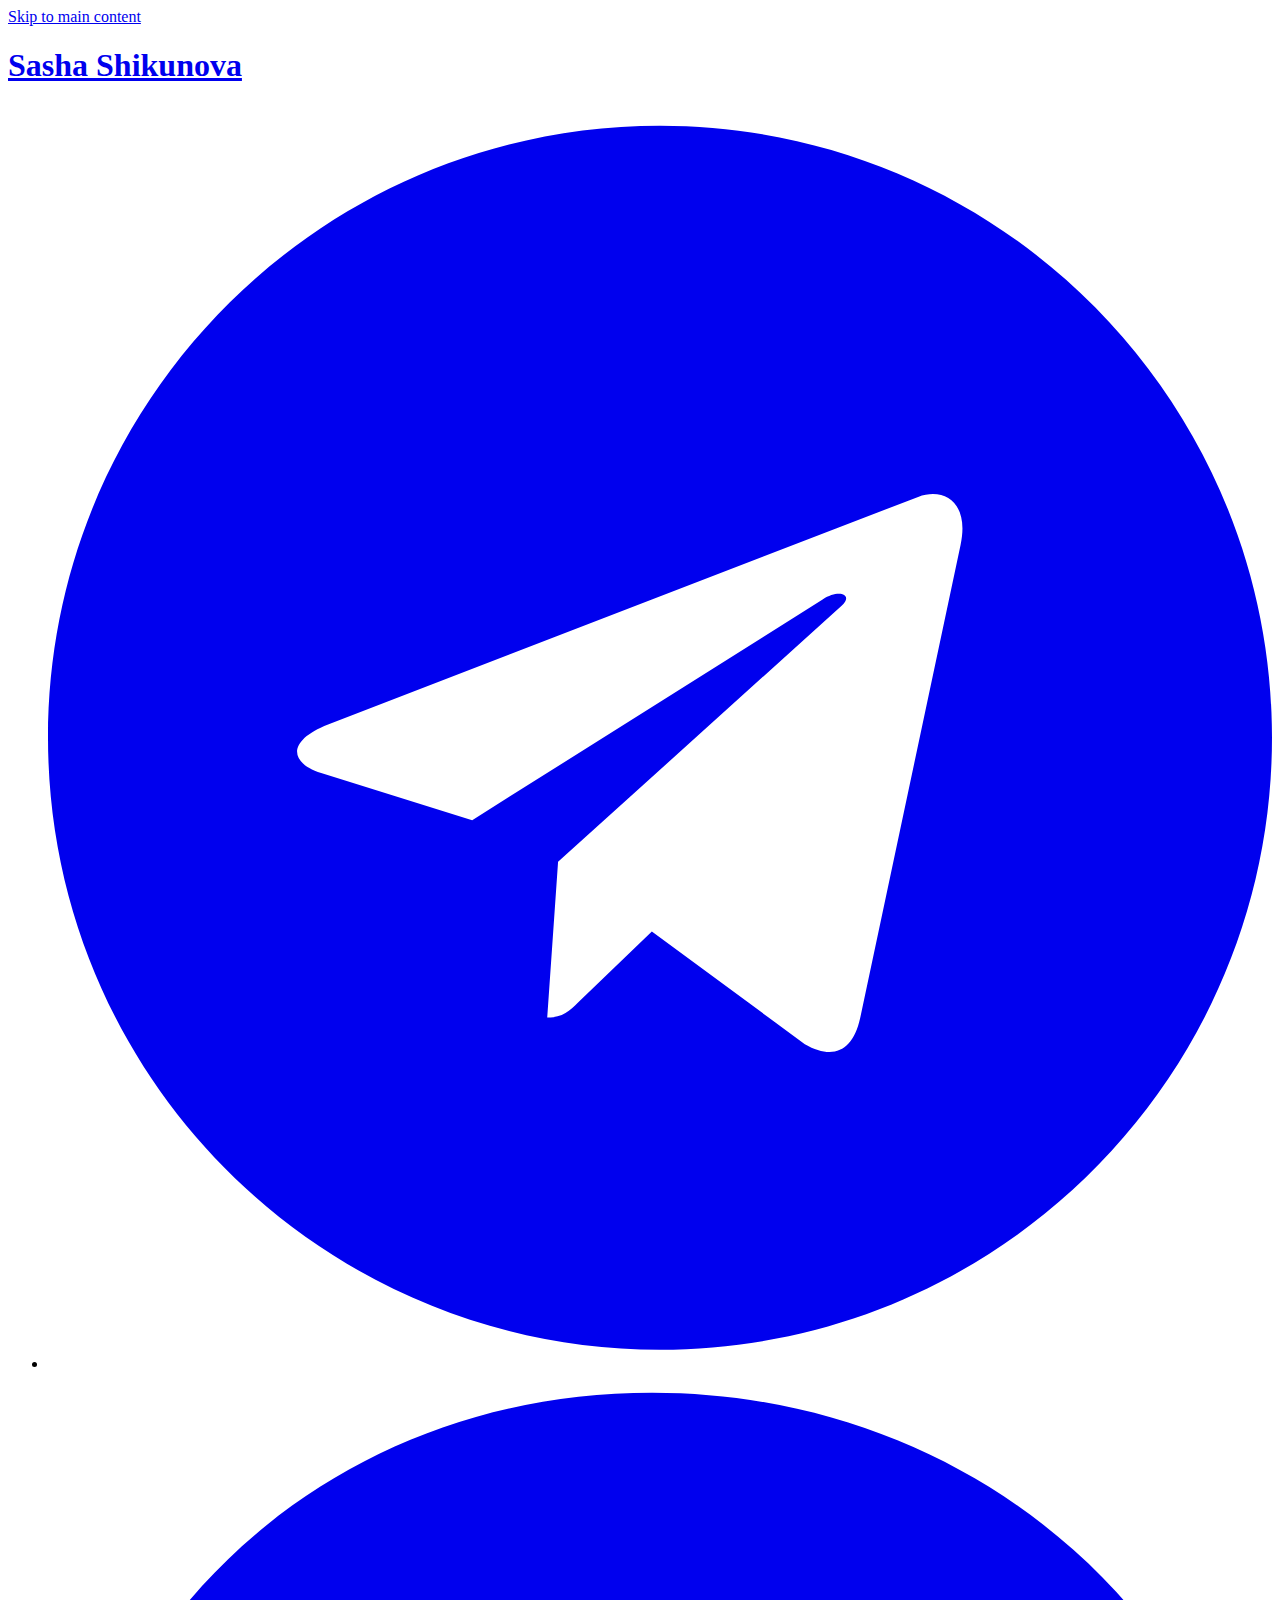
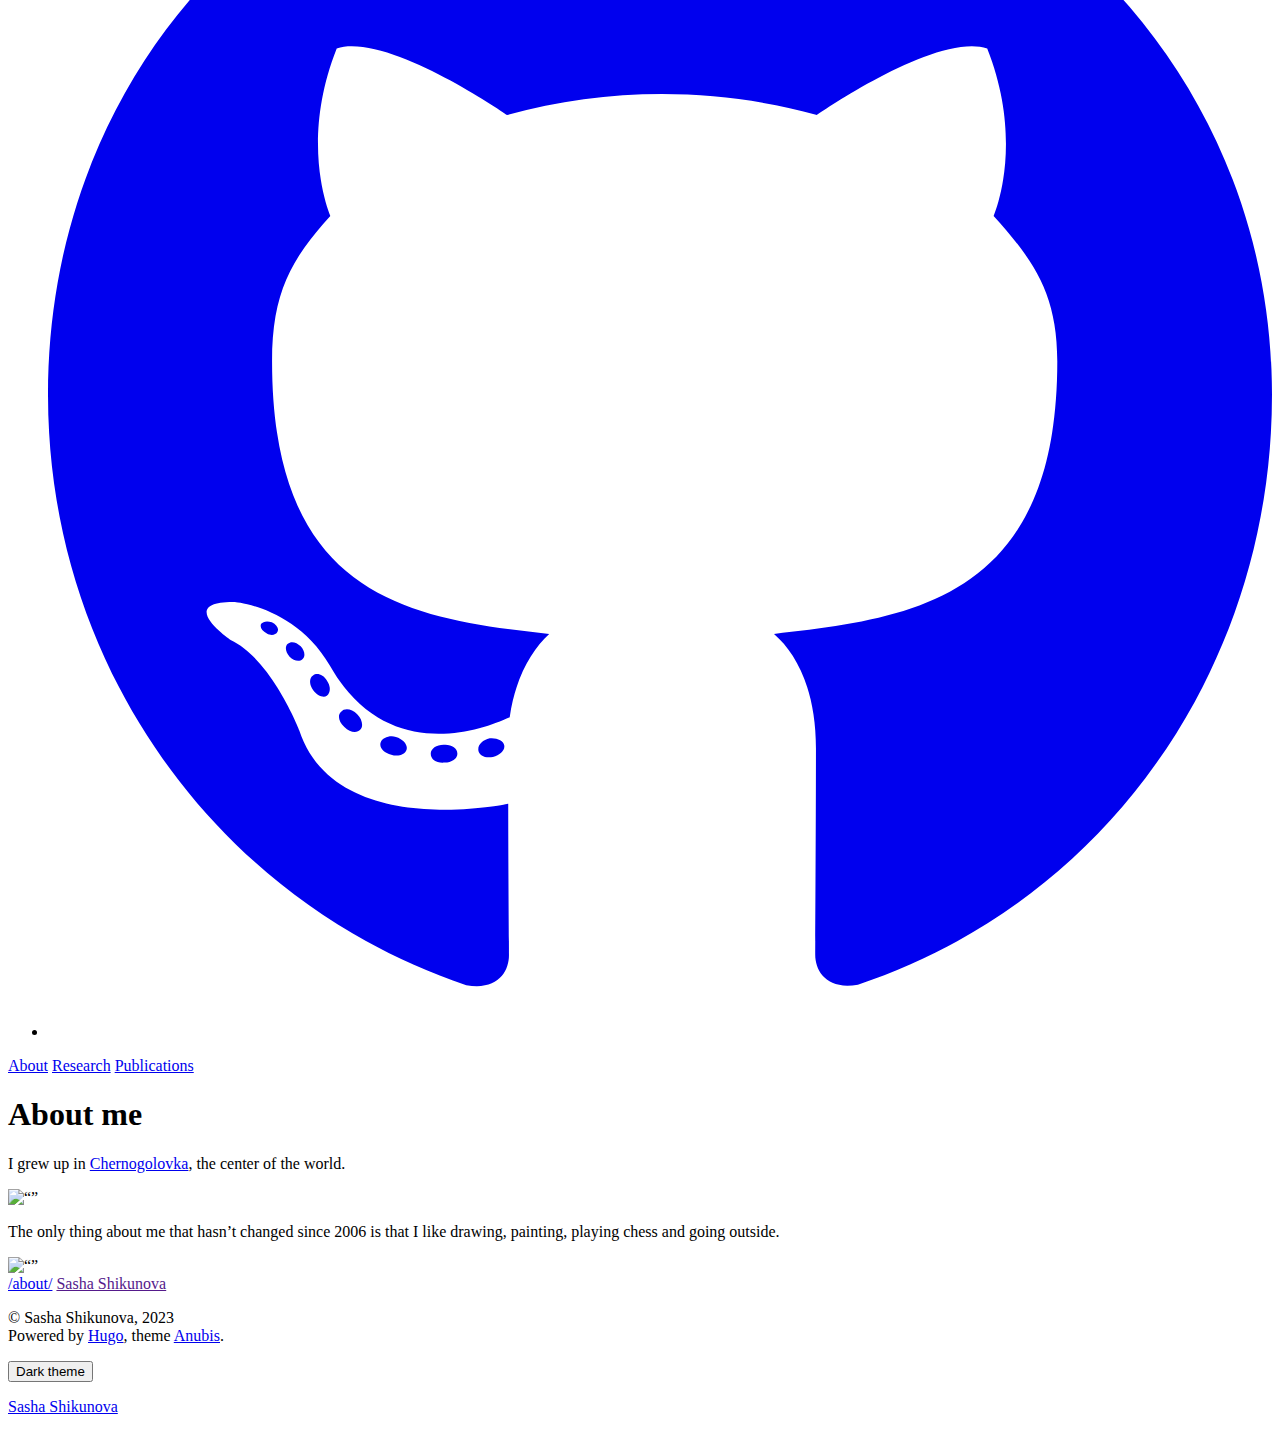
==== public/about/index.html @ 6dabdb9e "start" ====
<!DOCTYPE html>


<html lang="en-us" data-theme="">
<head>
    
        
<meta charset="utf-8">
<meta name="HandheldFriendly" content="True">
<meta name="viewport" content="width=device-width, initial-scale=1.0">
<meta name="referrer" content="no-referrer-when-downgrade">

<title>Sasha Shikunova</title>

<meta name="description" content="About me I grew up in Chernogolovka, the center of the world.
The only thing about me that hasn&rsquo;t changed since 2006 is that I like drawing, painting, playing chess and going outside.">





<link rel="icon" type="image/x-icon" href="favicon.ico">
<link rel="apple-touch-icon-precomposed" href="favicon.png">


<style>
  body {
    visibility: hidden;
    opacity: 0;
  }
</style>

<noscript>
  <style>
    body {
      visibility: visible;
      opacity: 1;
    }
  </style>
</noscript>



    





    
    
        
    
    

    
        <link rel="stylesheet" href="/css/style.min.5209b5201e193944b02acb077b51d8d733c0a7490a78157bdc5152114eaa6f0e.css" integrity="sha256-Ugm1IB4ZOUSwKssHe1HY1zPAp0kKeBV73FFSEU6qbw4=">
    





    

    





    
    
        
    
    

    
        <script src="/js/script.min.74bf1a3fcf1af396efa4acf3e660e876b61a2153ab9cbe1893ac24ea6d4f94ee.js" type="text/javascript" charset="utf-8" integrity="sha256-dL8aP88a85bvpKzz5mDodrYaIVOrnL4Yk6wk6m1PlO4="></script>
    







<meta property="og:title" content="" />
<meta property="og:description" content="About me I grew up in Chernogolovka, the center of the world.
The only thing about me that hasn&rsquo;t changed since 2006 is that I like drawing, painting, playing chess and going outside." />
<meta property="og:type" content="article" />
<meta property="og:url" content="/about/" /><meta property="article:section" content="" />



<meta name="twitter:card" content="summary"/>
<meta name="twitter:title" content=""/>
<meta name="twitter:description" content="About me I grew up in Chernogolovka, the center of the world.
The only thing about me that hasn&rsquo;t changed since 2006 is that I like drawing, painting, playing chess and going outside."/>













    
</head>
<body>
    <a class="skip-main" href="#main">Skip to main content</a>
    <div class="container">
        <header class="common-header"> 
            
                <div class="header-top">
    <h1 class="site-title">
    <a href="/">Sasha Shikunova</a>
</h1>
    <ul class="social-icons">


    
        <li>
            <a href="https://t.me/thnlgrlivrlvdwsbrnwthrssnhrys" title="Telegram" rel="me">
            <span class="inline-svg" >




    
<svg xmlns="http://www.w3.org/2000/svg" viewBox="0 0 496 512"><path fill="currentColor" d="M248 8C111 8 0 119 0 256s111 248 248 248 248-111 248-248S385 8 248 8zm121.8 169.9l-40.7 191.8c-3 13.6-11.1 16.9-22.4 10.5l-62-45.7-29.9 28.8c-3.3 3.3-6.1 6.1-12.5 6.1l4.4-63.1 114.9-103.8c5-4.4-1.1-6.9-7.7-2.5l-142 89.4-61.2-19.1c-13.3-4.2-13.6-13.3 2.8-19.7l239.1-92.2c11.1-4 20.8 2.7 17.2 19.5z"/></svg>

</span>

            </a>
        </li>
    

    
        <li>
            <a href="https://github.com/thddbptnsndshs" title="Github" rel="me">
            <span class="inline-svg" >




    
<svg xmlns="http://www.w3.org/2000/svg" viewBox="0 0 496 512"><path fill="currentColor" d="M165.9 397.4c0 2-2.3 3.6-5.2 3.6-3.3.3-5.6-1.3-5.6-3.6 0-2 2.3-3.6 5.2-3.6 3-.3 5.6 1.3 5.6 3.6zm-31.1-4.5c-.7 2 1.3 4.3 4.3 4.9 2.6 1 5.6 0 6.2-2s-1.3-4.3-4.3-5.2c-2.6-.7-5.5.3-6.2 2.3zm44.2-1.7c-2.9.7-4.9 2.6-4.6 4.9.3 2 2.9 3.3 5.9 2.6 2.9-.7 4.9-2.6 4.6-4.6-.3-1.9-3-3.2-5.9-2.9zM244.8 8C106.1 8 0 113.3 0 252c0 110.9 69.8 205.8 169.5 239.2 12.8 2.3 17.3-5.6 17.3-12.1 0-6.2-.3-40.4-.3-61.4 0 0-70 15-84.7-29.8 0 0-11.4-29.1-27.8-36.6 0 0-22.9-15.7 1.6-15.4 0 0 24.9 2 38.6 25.8 21.9 38.6 58.6 27.5 72.9 20.9 2.3-16 8.8-27.1 16-33.7-55.9-6.2-112.3-14.3-112.3-110.5 0-27.5 7.6-41.3 23.6-58.9-2.6-6.5-11.1-33.3 2.6-67.9 20.9-6.5 69 27 69 27 20-5.6 41.5-8.5 62.8-8.5s42.8 2.9 62.8 8.5c0 0 48.1-33.6 69-27 13.7 34.7 5.2 61.4 2.6 67.9 16 17.7 25.8 31.5 25.8 58.9 0 96.5-58.9 104.2-114.8 110.5 9.2 7.9 17 22.9 17 46.4 0 33.7-.3 75.4-.3 83.6 0 6.5 4.6 14.4 17.3 12.1C428.2 457.8 496 362.9 496 252 496 113.3 383.5 8 244.8 8zM97.2 352.9c-1.3 1-1 3.3.7 5.2 1.6 1.6 3.9 2.3 5.2 1 1.3-1 1-3.3-.7-5.2-1.6-1.6-3.9-2.3-5.2-1zm-10.8-8.1c-.7 1.3.3 2.9 2.3 3.9 1.6 1 3.6.7 4.3-.7.7-1.3-.3-2.9-2.3-3.9-2-.6-3.6-.3-4.3.7zm32.4 35.6c-1.6 1.3-1 4.3 1.3 6.2 2.3 2.3 5.2 2.6 6.5 1 1.3-1.3.7-4.3-1.3-6.2-2.2-2.3-5.2-2.6-6.5-1zm-11.4-14.7c-1.6 1-1.6 3.6 0 5.9 1.6 2.3 4.3 3.3 5.6 2.3 1.6-1.3 1.6-3.9 0-6.2-1.4-2.3-4-3.3-5.6-2z"/></svg>

</span>

            </a>
        </li>
    




</ul>
</div>

    <nav>
        
        
        <a class="" href="/about/" title="">About</a>
        
        <a class="" href="/research/" title="">Research</a>
        
        <a class="" href="/publications/" title="">Publications</a>
        
    </nav>






            
        </header>
        <main id="main" tabindex="-1"> 
            
    

    <article class="post h-entry">
        <div class="post-header">
            <header>
                <h1 class="p-name post-title"></h1>

                
            </header>
        </div>
        <div class="content e-content">
            <h1 id="about-me" >About me
<span>
    <a href="#about-me">
        <svg viewBox="0 0 28 23" height="100%" width="19" xmlns="http://www.w3.org/2000/svg"><path d="M10 13a5 5 0 0 0 7.54.54l3-3a5 5 0 0 0-7.07-7.07l-1.72 1.71" fill="none" stroke-linecap="round" stroke-miterlimit="10" stroke-width="2"/><path d="M14 11a5 5 0 0 0-7.54-.54l-3 3a5 5 0 0 0 7.07 7.07l1.71-1.71" fill="none" stroke-linecap="round" stroke-miterlimit="10" stroke-width="2"/></svg>
    </a>
</span>
</h1><p>I grew up in <a href="http://chernogolovka.ru/home/">Chernogolovka</a>, the center of the world.</p>
<img src="/images/chernogolovka.jpeg" alt= “” width="600">
<p>The only thing about me that hasn&rsquo;t changed since 2006 is that I like drawing, painting, playing chess and going outside.</p>
<img src="/images/drawing.jpeg" alt= “” width="600">
        </div>
        

    


<div class="post-info">
    

    <a class="post-hidden-url u-url" href="/about/">/about/</a>
    <a href="" class="p-name p-author post-hidden-author h-card" rel="me">Sasha Shikunova</a>


    <div class="post-taxonomies">
        
        
        
    </div>
</div>

    </article>

    
        
        
    

    

    
        







    

        </main>
        
            <footer class="common-footer">
    
    

    <div class="common-footer-bottom">
        
        <div class="copyright">
            <p>© Sasha Shikunova, 2023<br>
            Powered by <a target="_blank" rel="noopener noreferrer" href="https://gohugo.io/">Hugo</a>, theme <a target="_blank" rel="noopener noreferrer" href="https://github.com/mitrichius/hugo-theme-anubis">Anubis</a>.<br>
            
            </p>  
        </div> 

        

    



    <button class="theme-switcher">
        Dark theme
    </button>


<script>
const STORAGE_KEY = 'user-color-scheme'
const defaultTheme = "auto"

let currentTheme
let switchButton
let autoDefinedScheme = window.matchMedia('(prefers-color-scheme: dark)')

const autoChangeScheme = e => {
    currentTheme = e.matches ? 'dark' : 'light'
    document.documentElement.setAttribute('data-theme', currentTheme)
    changeButtonText()
}

document.addEventListener('DOMContentLoaded', function() {
    switchButton = document.querySelector('.theme-switcher')
    currentTheme = detectCurrentScheme()
    if (currentTheme == 'dark') {
        document.documentElement.setAttribute('data-theme', 'dark')
    }
    if (currentTheme == 'auto') {
        autoChangeScheme(autoDefinedScheme);
        autoDefinedScheme.addListener(autoChangeScheme);
    }

    if (switchButton) {
        changeButtonText()
        switchButton.addEventListener('click', switchTheme, false)
    }
  
    showContent()
})

function detectCurrentScheme() {
    if (localStorage !== null && localStorage.getItem(STORAGE_KEY)) {
        return localStorage.getItem(STORAGE_KEY)
    } 
    if (defaultTheme) {
        return defaultTheme
    } 
    if (!window.matchMedia) {
        return 'light'
    } 
    if (window.matchMedia('(prefers-color-scheme: dark)').matches) {
        return 'dark'
    }
    return 'light'
}

function changeButtonText()
{   
    if (switchButton) {
        switchButton.textContent = currentTheme == 'dark' ?  "Light theme" : "Dark theme"
    }
}

function switchTheme(e) {
    if (currentTheme == 'dark') {
        if (localStorage !== null)
            localStorage.setItem(STORAGE_KEY, 'light')
        document.documentElement.setAttribute('data-theme', 'light')
        currentTheme = 'light'
    } else {
        if (localStorage !== null)
            localStorage.setItem(STORAGE_KEY, 'dark')
        document.documentElement.setAttribute('data-theme', 'dark')
        currentTheme = 'dark'
    }
    changeButtonText()
}

function showContent() {
    document.body.style.visibility = 'visible';
    document.body.style.opacity = 1;
}
</script>   
    </div>

    <p class="h-card vcard">

    <a href= class="p-name u-url url fn" rel="me">Sasha Shikunova</a> 

    

    
</p> 
</footer>

        
    </div>
</body>
</html>
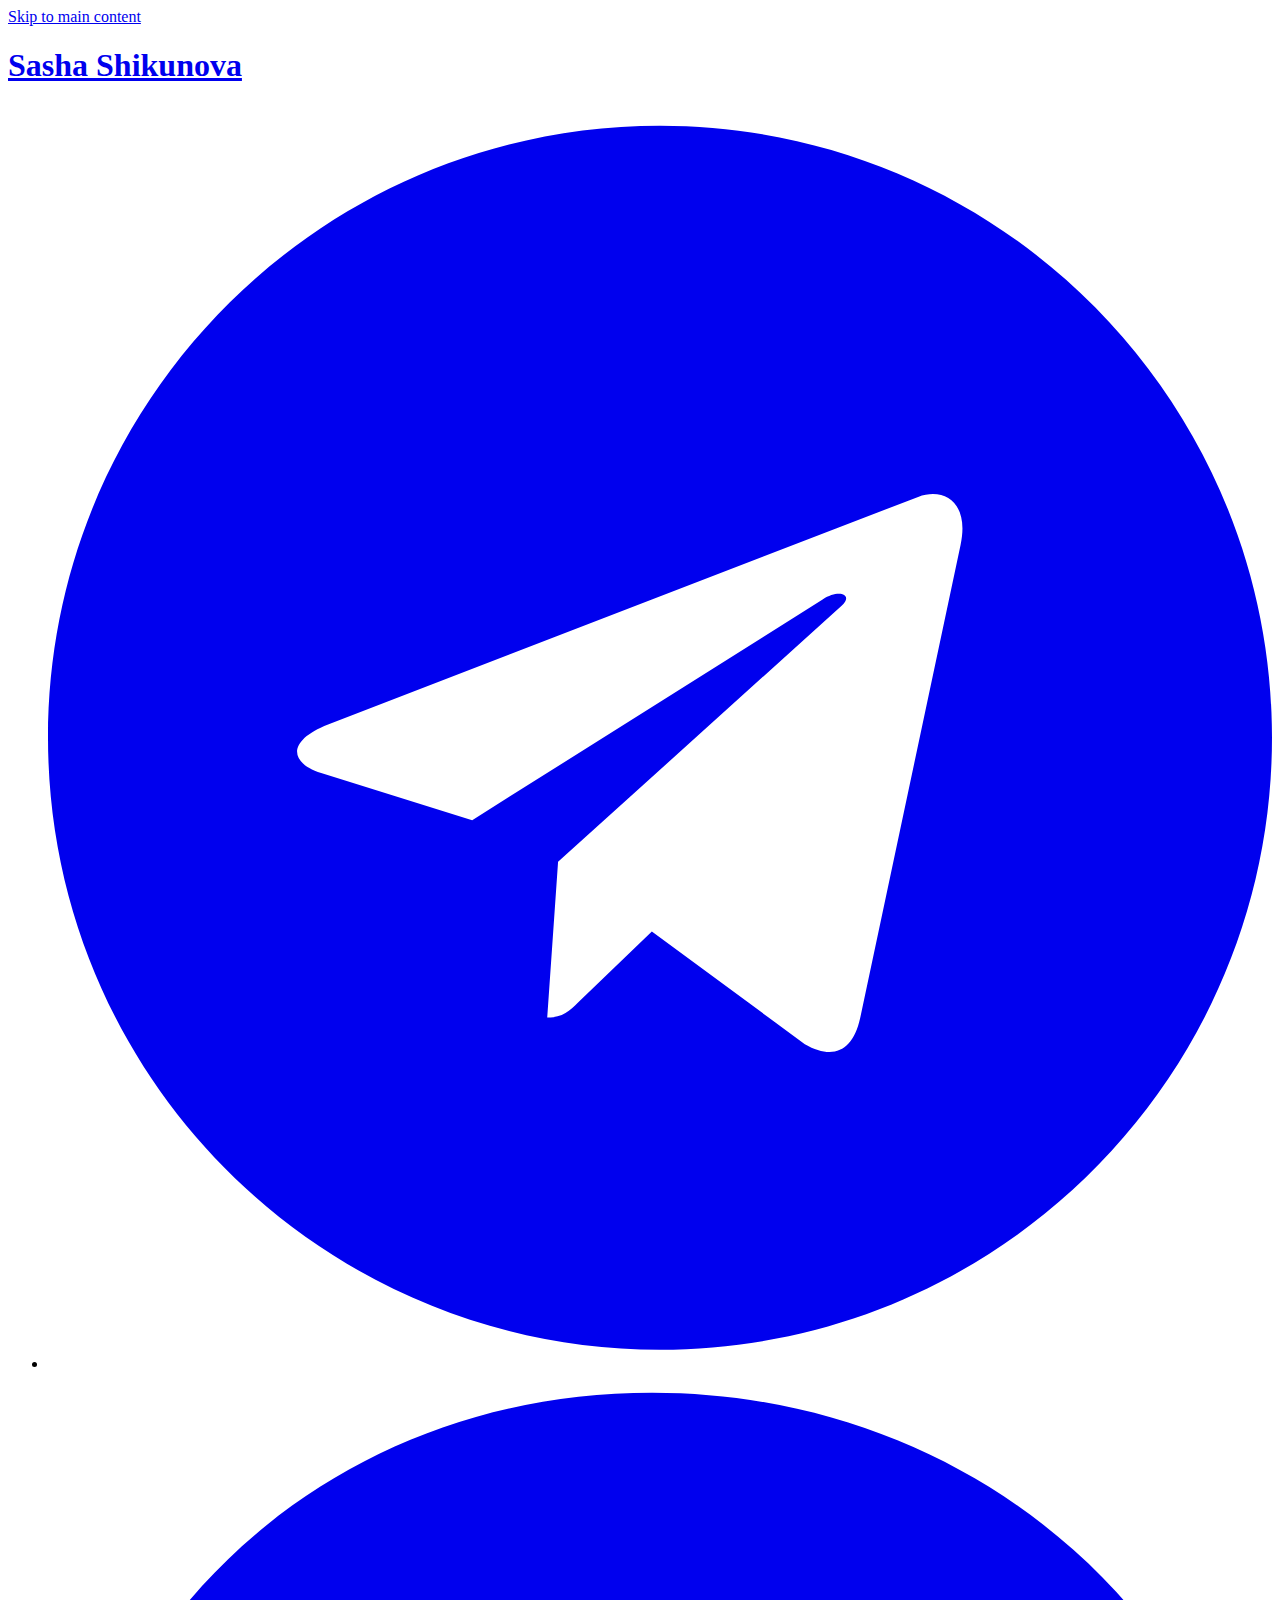
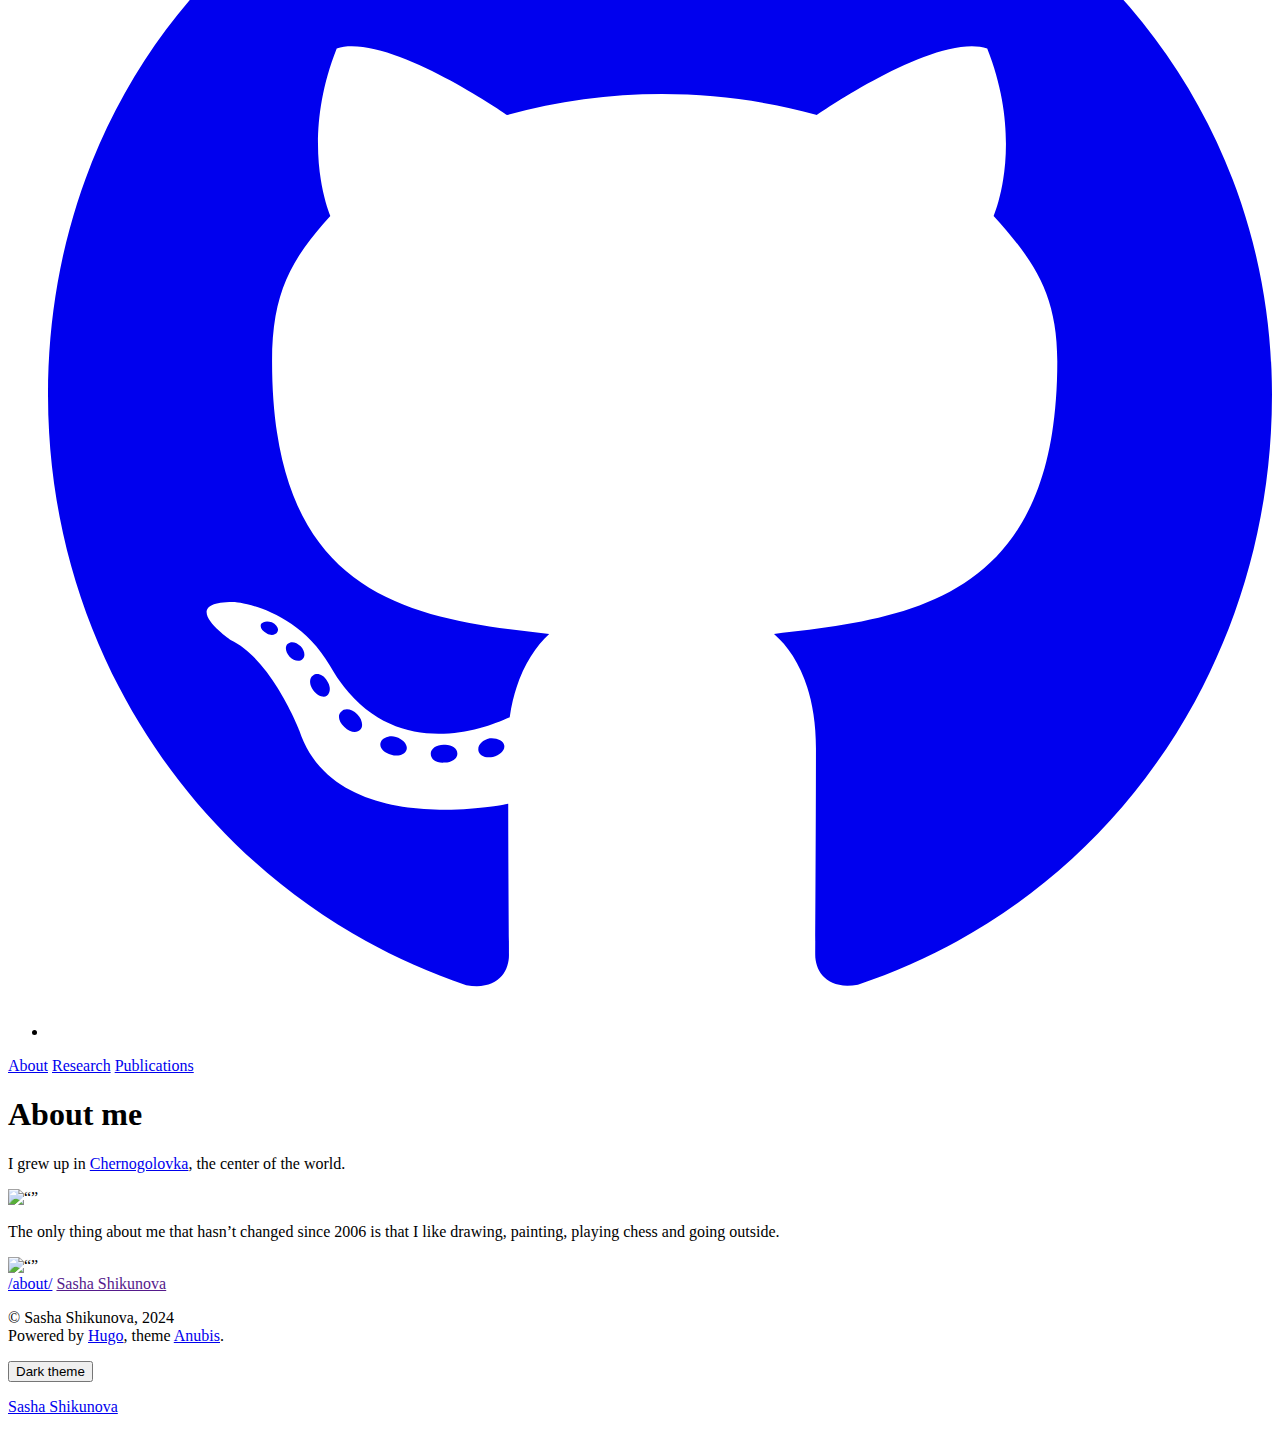
==== commit c28cdd3c: "create public" ====
--- a/public/about/index.html
+++ b/public/about/index.html
@@ -93,8 +93,8 @@
 
 
 
-<meta name="twitter:card" content="summary"/>
-<meta name="twitter:title" content=""/>
+
+<meta name="twitter:card" content="summary"/><meta name="twitter:title" content=""/>
 <meta name="twitter:description" content="About me I grew up in Chernogolovka, the center of the world.
 The only thing about me that hasn&rsquo;t changed since 2006 is that I like drawing, painting, playing chess and going outside."/>
 
@@ -167,11 +167,11 @@
     <nav>
         
         
-        <a class="" href="/about/" title="">About</a>
-        
-        <a class="" href="/research/" title="">Research</a>
-        
-        <a class="" href="/publications/" title="">Publications</a>
+        <a class="" href="about/" title="">About</a>
+        
+        <a class="" href="research/" title="">Research</a>
+        
+        <a class="" href="publications/" title="">Publications</a>
         
     </nav>
 
@@ -254,7 +254,7 @@
     <div class="common-footer-bottom">
         
         <div class="copyright">
-            <p>© Sasha Shikunova, 2023<br>
+            <p>© Sasha Shikunova, 2024<br>
             Powered by <a target="_blank" rel="noopener noreferrer" href="https://gohugo.io/">Hugo</a>, theme <a target="_blank" rel="noopener noreferrer" href="https://github.com/mitrichius/hugo-theme-anubis">Anubis</a>.<br>
             
             </p>  
@@ -351,7 +351,7 @@
 
     <p class="h-card vcard">
 
-    <a href= class="p-name u-url url fn" rel="me">Sasha Shikunova</a> 
+    <a href=ZgotmplZ class="p-name u-url url fn" rel="me">Sasha Shikunova</a> 
 
     
 
